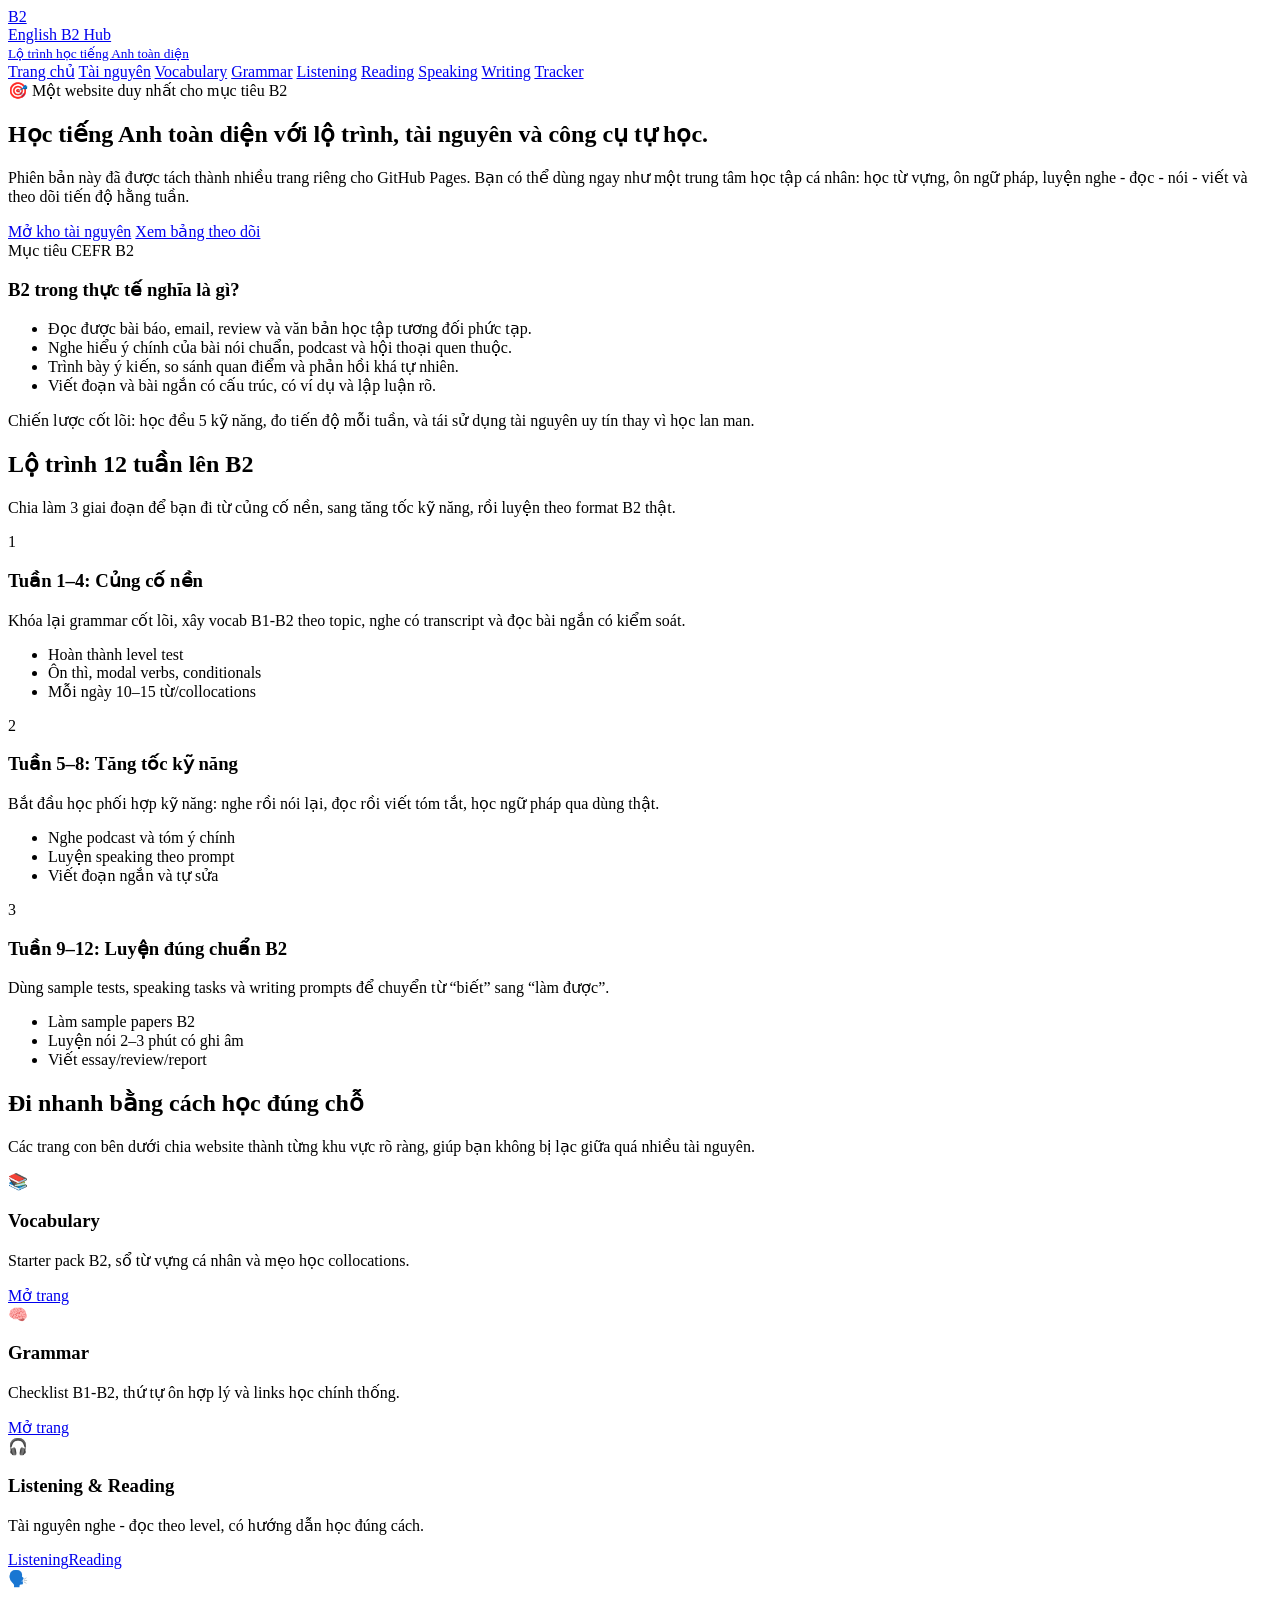
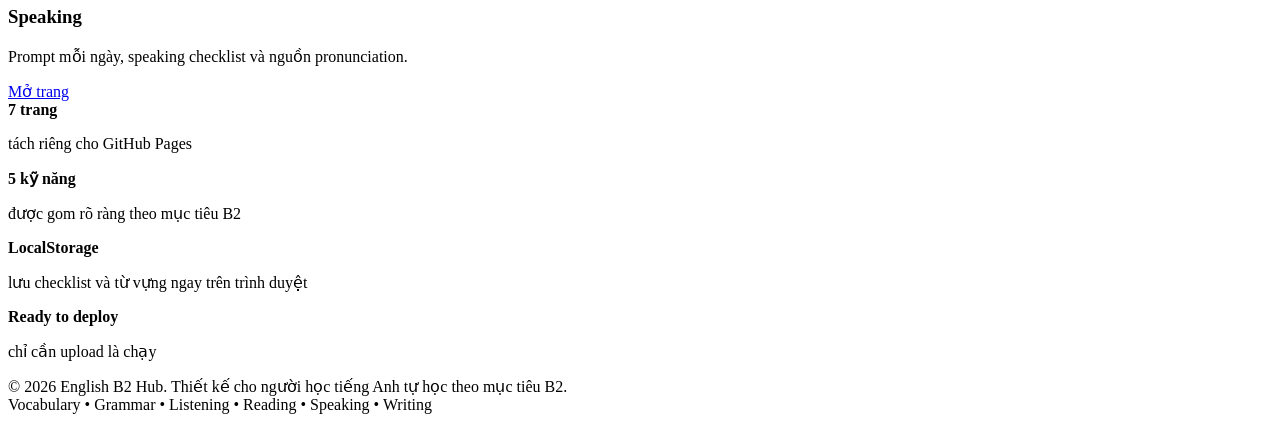
==== index.html @ ebb9c754 "Add files via upload" ====
<!DOCTYPE html>
<html lang="vi">
  <head>
    <meta charset="UTF-8" />
    <meta name="viewport" content="width=device-width, initial-scale=1.0" />
    <title>English B2 Hub - Học tiếng Anh toàn diện để đạt B2</title>
    <meta name="description" content="Website học tiếng Anh hướng mục tiêu B2 với lộ trình, tài nguyên và công cụ tự học." />
    <link rel="stylesheet" href="assets/styles.css" />
  </head>
  <body>
    <header>
      <div class="container nav">
        <a href="index.html" class="brand">
          <div class="brand-logo">B2</div>
          <div>
            <div>English B2 Hub</div>
            <small style="color: var(--muted); font-weight: 500">Lộ trình học tiếng Anh toàn diện</small>
          </div>
        </a>
        <nav class="nav-links">
          <a href="index.html" class="active">Trang chủ</a>
<a href="resources.html" class="">Tài nguyên</a>
<a href="vocabulary.html" class="">Vocabulary</a>
<a href="grammar.html" class="">Grammar</a>
<a href="listening.html" class="">Listening</a>
<a href="reading.html" class="">Reading</a>
<a href="speaking.html" class="">Speaking</a>
<a href="writing.html" class="">Writing</a>
<a href="tracker.html" class="">Tracker</a>
        </nav>
      </div>
    </header>
    <main>

      <section class="hero">
        <div class="container hero-grid">
          <div>
            <div class="pill">🎯 Một website duy nhất cho mục tiêu B2</div>
            <h1>Học <span style="color: var(--accent)">tiếng Anh toàn diện</span> với lộ trình, tài nguyên và công cụ tự học.</h1>
            <p>Phiên bản này đã được tách thành nhiều trang riêng cho GitHub Pages. Bạn có thể dùng ngay như một trung tâm học tập cá nhân: học từ vựng, ôn ngữ pháp, luyện nghe - đọc - nói - viết và theo dõi tiến độ hằng tuần.</p>
            <div class="hero-actions">
              <a class="button button-primary" href="resources.html">Mở kho tài nguyên</a>
              <a class="button button-secondary" href="tracker.html">Xem bảng theo dõi</a>
            </div>
          </div>
          <div class="hero-card">
            <div class="page-top">
              <span class="badge">Mục tiêu</span>
              <span class="tag">CEFR B2</span>
            </div>
            <h3>B2 trong thực tế nghĩa là gì?</h3>
            <ul class="list">
              <li>Đọc được bài báo, email, review và văn bản học tập tương đối phức tạp.</li>
              <li>Nghe hiểu ý chính của bài nói chuẩn, podcast và hội thoại quen thuộc.</li>
              <li>Trình bày ý kiến, so sánh quan điểm và phản hồi khá tự nhiên.</li>
              <li>Viết đoạn và bài ngắn có cấu trúc, có ví dụ và lập luận rõ.</li>
            </ul>
            <div class="note" style="margin-top: 16px;">Chiến lược cốt lõi: học đều 5 kỹ năng, đo tiến độ mỗi tuần, và tái sử dụng tài nguyên uy tín thay vì học lan man.</div>
          </div>
        </div>
      </section>

      <section>
        <div class="container">
          <div class="section-title">
            <div><h2>Lộ trình 12 tuần lên B2</h2></div>
            <p>Chia làm 3 giai đoạn để bạn đi từ củng cố nền, sang tăng tốc kỹ năng, rồi luyện theo format B2 thật.</p>
          </div>
          <div class="grid-3">
            <article class="card">
              <div class="step-no">1</div>
              <h3>Tuần 1–4: Củng cố nền</h3>
              <p>Khóa lại grammar cốt lõi, xây vocab B1-B2 theo topic, nghe có transcript và đọc bài ngắn có kiểm soát.</p>
              <ul class="list">
                <li>Hoàn thành level test</li>
                <li>Ôn thì, modal verbs, conditionals</li>
                <li>Mỗi ngày 10–15 từ/collocations</li>
              </ul>
            </article>
            <article class="card">
              <div class="step-no">2</div>
              <h3>Tuần 5–8: Tăng tốc kỹ năng</h3>
              <p>Bắt đầu học phối hợp kỹ năng: nghe rồi nói lại, đọc rồi viết tóm tắt, học ngữ pháp qua dùng thật.</p>
              <ul class="list">
                <li>Nghe podcast và tóm ý chính</li>
                <li>Luyện speaking theo prompt</li>
                <li>Viết đoạn ngắn và tự sửa</li>
              </ul>
            </article>
            <article class="card">
              <div class="step-no">3</div>
              <h3>Tuần 9–12: Luyện đúng chuẩn B2</h3>
              <p>Dùng sample tests, speaking tasks và writing prompts để chuyển từ “biết” sang “làm được”.</p>
              <ul class="list">
                <li>Làm sample papers B2</li>
                <li>Luyện nói 2–3 phút có ghi âm</li>
                <li>Viết essay/review/report</li>
              </ul>
            </article>
          </div>
        </div>
      </section>

      <section>
        <div class="container">
          <div class="section-title">
            <div><h2>Đi nhanh bằng cách học đúng chỗ</h2></div>
            <p>Các trang con bên dưới chia website thành từng khu vực rõ ràng, giúp bạn không bị lạc giữa quá nhiều tài nguyên.</p>
          </div>
          <div class="card-grid">
            <article class="feature-card">
              <div class="mini-icon">📚</div>
              <h3>Vocabulary</h3>
              <p>Starter pack B2, sổ từ vựng cá nhân và mẹo học collocations.</p>
              <div class="inline-actions"><a class="resource-link" href="vocabulary.html">Mở trang</a></div>
            </article>
            <article class="feature-card">
              <div class="mini-icon">🧠</div>
              <h3>Grammar</h3>
              <p>Checklist B1-B2, thứ tự ôn hợp lý và links học chính thống.</p>
              <div class="inline-actions"><a class="resource-link" href="grammar.html">Mở trang</a></div>
            </article>
            <article class="feature-card">
              <div class="mini-icon">🎧</div>
              <h3>Listening & Reading</h3>
              <p>Tài nguyên nghe - đọc theo level, có hướng dẫn học đúng cách.</p>
              <div class="inline-actions"><a class="resource-link" href="listening.html">Listening</a><a class="resource-link" href="reading.html">Reading</a></div>
            </article>
            <article class="feature-card">
              <div class="mini-icon">🗣️</div>
              <h3>Speaking</h3>
              <p>Prompt mỗi ngày, speaking checklist và nguồn pronunciation.</p>
              <div class="inline-actions"><a class="resource-link" href="speaking.html">Mở trang</a></div>
            </article>
          </div>
        </div>
      </section>

      <section>
        <div class="container">
          <div class="stat-grid">
            <article class="card stat-card"><strong>7 trang</strong><p>tách riêng cho GitHub Pages</p></article>
            <article class="card stat-card"><strong>5 kỹ năng</strong><p>được gom rõ ràng theo mục tiêu B2</p></article>
            <article class="card stat-card"><strong>LocalStorage</strong><p>lưu checklist và từ vựng ngay trên trình duyệt</p></article>
            <article class="card stat-card"><strong>Ready to deploy</strong><p>chỉ cần upload là chạy</p></article>
          </div>
        </div>
      </section>

    </main>

    <footer>
      <div class="container footer-row">
        <div>© 2026 English B2 Hub. Thiết kế cho người học tiếng Anh tự học theo mục tiêu B2.</div>
        <div>Vocabulary • Grammar • Listening • Reading • Speaking • Writing</div>
      </div>
    </footer>
    <script src="assets/app.js"></script>
  </body>
</html>
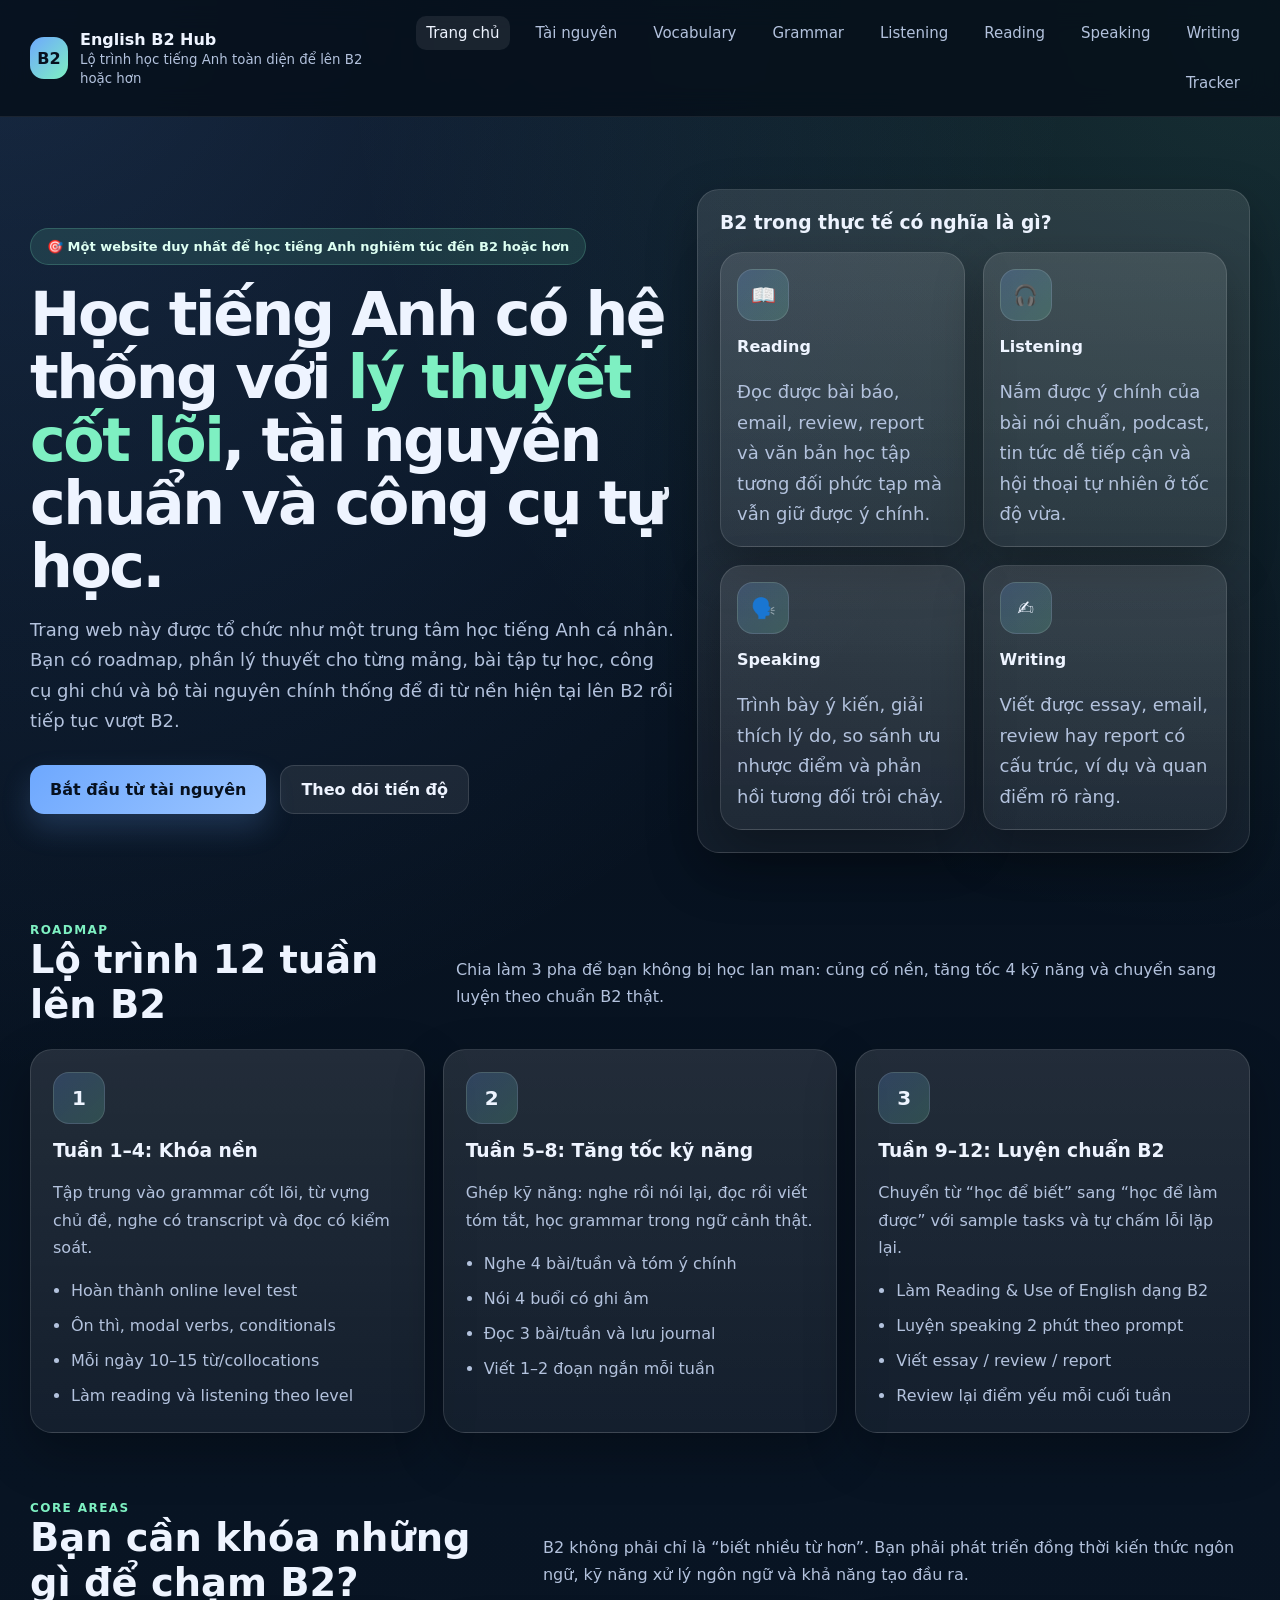
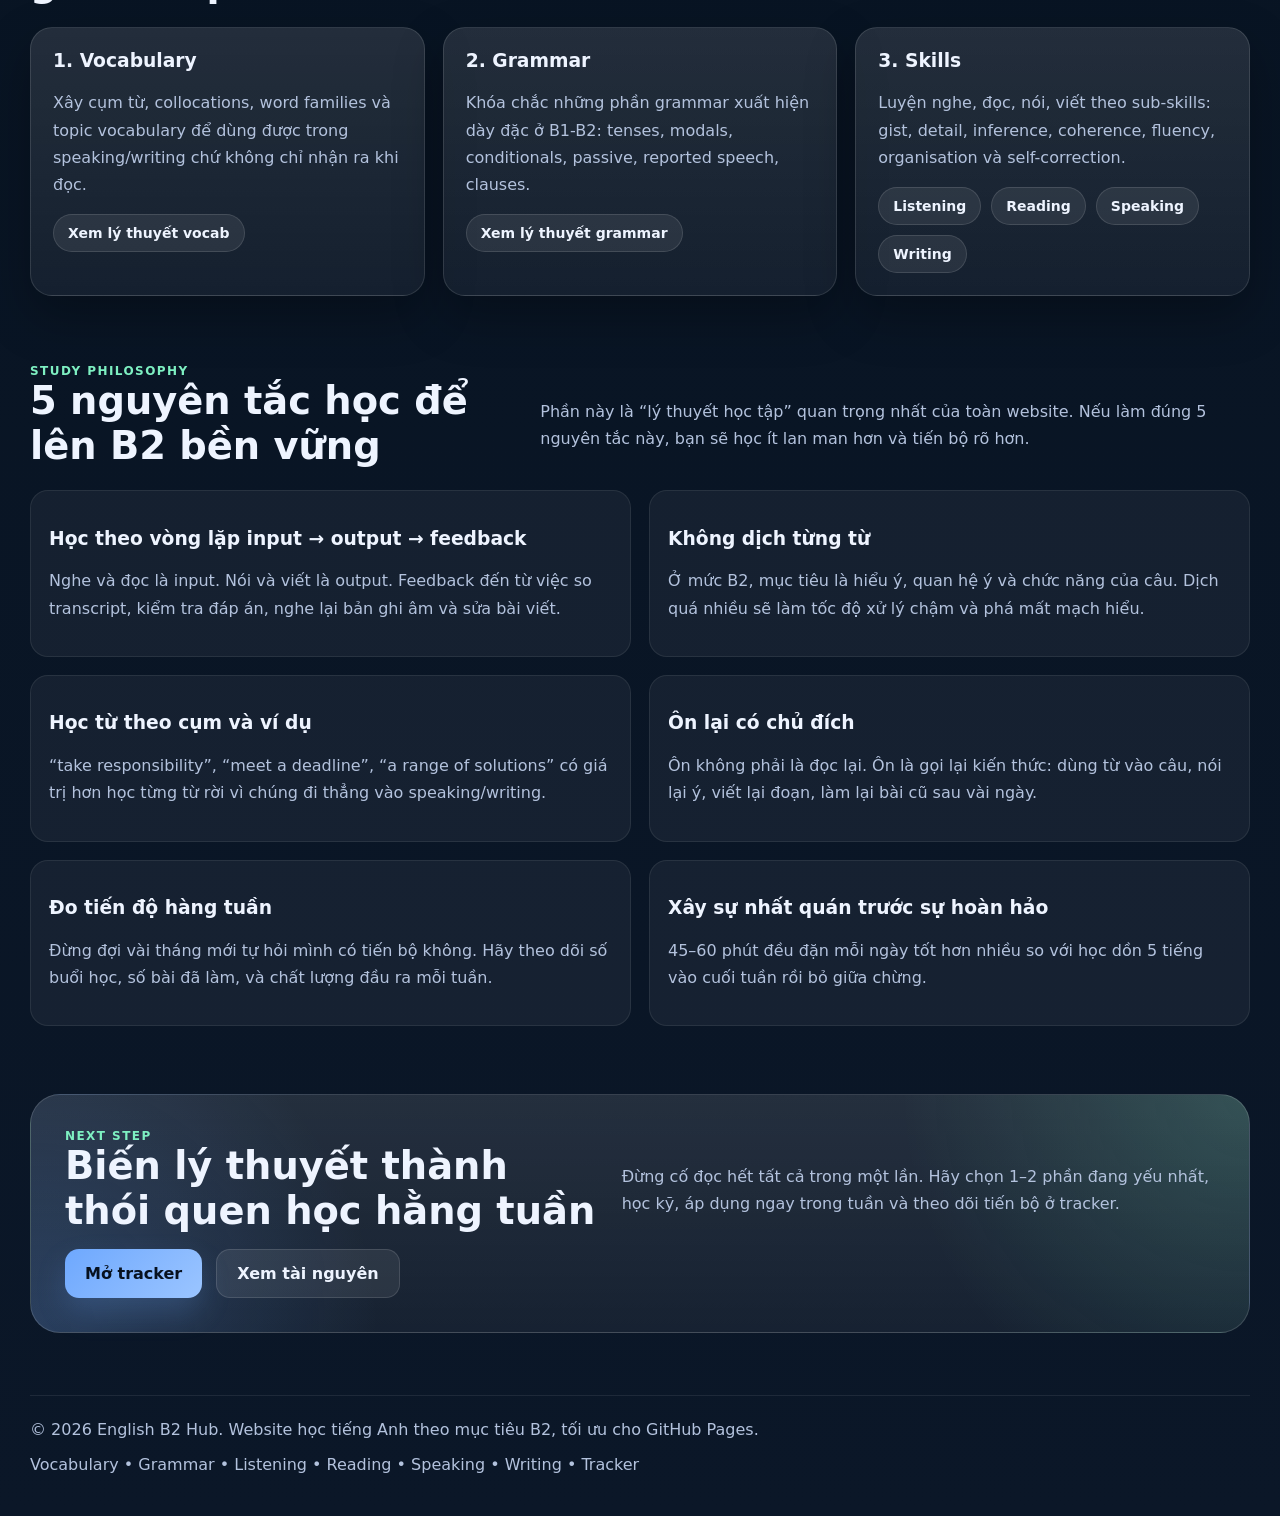
==== commit 0d8f4f0e: "`Updated English B2 Hub website with new content and features`" ====
--- a/index.html
+++ b/index.html
@@ -3,8 +3,8 @@
   <head>
     <meta charset="UTF-8" />
     <meta name="viewport" content="width=device-width, initial-scale=1.0" />
-    <title>English B2 Hub - Học tiếng Anh toàn diện để đạt B2</title>
-    <meta name="description" content="Website học tiếng Anh hướng mục tiêu B2 với lộ trình, tài nguyên và công cụ tự học." />
+    <title>English B2 Hub - Học tiếng Anh toàn diện để đạt B2 hoặc hơn</title>
+    <meta name="description" content="Website học tiếng Anh hướng mục tiêu B2 với lý thuyết cốt lõi, roadmap, tài nguyên và công cụ tự học." />
     <link rel="stylesheet" href="assets/styles.css" />
   </head>
   <body>
@@ -14,11 +14,10 @@
           <div class="brand-logo">B2</div>
           <div>
             <div>English B2 Hub</div>
-            <small style="color: var(--muted); font-weight: 500">Lộ trình học tiếng Anh toàn diện</small>
+            <small style="color: var(--muted); font-weight: 500">Lộ trình học tiếng Anh toàn diện để lên B2 hoặc hơn</small>
           </div>
         </a>
-        <nav class="nav-links">
-          <a href="index.html" class="active">Trang chủ</a>
+        <nav class="nav-links"><a href="index.html" class="active">Trang chủ</a>
 <a href="resources.html" class="">Tài nguyên</a>
 <a href="vocabulary.html" class="">Vocabulary</a>
 <a href="grammar.html" class="">Grammar</a>
@@ -26,135 +25,102 @@
 <a href="reading.html" class="">Reading</a>
 <a href="speaking.html" class="">Speaking</a>
 <a href="writing.html" class="">Writing</a>
-<a href="tracker.html" class="">Tracker</a>
-        </nav>
+<a href="tracker.html" class="">Tracker</a></nav>
       </div>
     </header>
     <main>
+<section class="hero">
+  <div class="container hero-grid">
+    <div>
+      <div class="pill">🎯 Một website duy nhất để học tiếng Anh nghiêm túc đến B2 hoặc hơn</div>
+      <h1>Học tiếng Anh có hệ thống với <span style="color:var(--accent)">lý thuyết cốt lõi</span>, tài nguyên chuẩn và công cụ tự học.</h1>
+      <p>Trang web này được tổ chức như một trung tâm học tiếng Anh cá nhân. Bạn có roadmap, phần lý thuyết cho từng mảng, bài tập tự học, công cụ ghi chú và bộ tài nguyên chính thống để đi từ nền hiện tại lên B2 rồi tiếp tục vượt B2.</p>
+      <div class="hero-actions">
+        <a class="button button-primary" href="resources.html">Bắt đầu từ tài nguyên</a>
+        <a class="button button-secondary" href="tracker.html">Theo dõi tiến độ</a>
+      </div>
+    </div>
+    <div class="hero-card">
+      <h3>B2 trong thực tế có nghĩa là gì?</h3>
+      <div class="grid-2">
+        <div class="mini-card card" style="padding:16px"><div class="mini-icon">📖</div><h4>Reading</h4><p>Đọc được bài báo, email, review, report và văn bản học tập tương đối phức tạp mà vẫn giữ được ý chính.</p></div>
+        <div class="mini-card card" style="padding:16px"><div class="mini-icon">🎧</div><h4>Listening</h4><p>Nắm được ý chính của bài nói chuẩn, podcast, tin tức dễ tiếp cận và hội thoại tự nhiên ở tốc độ vừa.</p></div>
+        <div class="mini-card card" style="padding:16px"><div class="mini-icon">🗣️</div><h4>Speaking</h4><p>Trình bày ý kiến, giải thích lý do, so sánh ưu nhược điểm và phản hồi tương đối trôi chảy.</p></div>
+        <div class="mini-card card" style="padding:16px"><div class="mini-icon">✍️</div><h4>Writing</h4><p>Viết được essay, email, review hay report có cấu trúc, ví dụ và quan điểm rõ ràng.</p></div>
+      </div>
+    </div>
+  </div>
+</section>
 
-      <section class="hero">
-        <div class="container hero-grid">
-          <div>
-            <div class="pill">🎯 Một website duy nhất cho mục tiêu B2</div>
-            <h1>Học <span style="color: var(--accent)">tiếng Anh toàn diện</span> với lộ trình, tài nguyên và công cụ tự học.</h1>
-            <p>Phiên bản này đã được tách thành nhiều trang riêng cho GitHub Pages. Bạn có thể dùng ngay như một trung tâm học tập cá nhân: học từ vựng, ôn ngữ pháp, luyện nghe - đọc - nói - viết và theo dõi tiến độ hằng tuần.</p>
-            <div class="hero-actions">
-              <a class="button button-primary" href="resources.html">Mở kho tài nguyên</a>
-              <a class="button button-secondary" href="tracker.html">Xem bảng theo dõi</a>
+<section>
+  <div class="container">
+    <div class="section-title">
+      <div><div class="kicker">Roadmap</div><h2>Lộ trình 12 tuần lên B2</h2></div>
+      <p>Chia làm 3 pha để bạn không bị học lan man: củng cố nền, tăng tốc 4 kỹ năng và chuyển sang luyện theo chuẩn B2 thật.</p>
+    </div>
+    <div class="roadmap-grid">
+      <article class="card roadmap-step"><div class="step-no">1</div><h3>Tuần 1–4: Khóa nền</h3><p>Tập trung vào grammar cốt lõi, từ vựng chủ đề, nghe có transcript và đọc có kiểm soát.</p><ul class="list"><li>Hoàn thành online level test</li><li>Ôn thì, modal verbs, conditionals</li><li>Mỗi ngày 10–15 từ/collocations</li><li>Làm reading và listening theo level</li></ul></article>
+      <article class="card roadmap-step"><div class="step-no">2</div><h3>Tuần 5–8: Tăng tốc kỹ năng</h3><p>Ghép kỹ năng: nghe rồi nói lại, đọc rồi viết tóm tắt, học grammar trong ngữ cảnh thật.</p><ul class="list"><li>Nghe 4 bài/tuần và tóm ý chính</li><li>Nói 4 buổi có ghi âm</li><li>Đọc 3 bài/tuần và lưu journal</li><li>Viết 1–2 đoạn ngắn mỗi tuần</li></ul></article>
+      <article class="card roadmap-step"><div class="step-no">3</div><h3>Tuần 9–12: Luyện chuẩn B2</h3><p>Chuyển từ “học để biết” sang “học để làm được” với sample tasks và tự chấm lỗi lặp lại.</p><ul class="list"><li>Làm Reading & Use of English dạng B2</li><li>Luyện speaking 2 phút theo prompt</li><li>Viết essay / review / report</li><li>Review lại điểm yếu mỗi cuối tuần</li></ul></article>
+    </div>
+  </div>
+</section>
+
+<section>
+  <div class="container">
+    <div class="section-title">
+      <div><div class="kicker">Core areas</div><h2>Bạn cần khóa những gì để chạm B2?</h2></div>
+      <p>B2 không phải chỉ là “biết nhiều từ hơn”. Bạn phải phát triển đồng thời kiến thức ngôn ngữ, kỹ năng xử lý ngôn ngữ và khả năng tạo đầu ra.</p>
+    </div>
+    <div class="grid-3">
+      <article class="card theory-card"><h3>1. Vocabulary</h3><p>Xây cụm từ, collocations, word families và topic vocabulary để dùng được trong speaking/writing chứ không chỉ nhận ra khi đọc.</p><div class="chip-row"><a class="chip" href="vocabulary.html">Xem lý thuyết vocab</a></div></article>
+      <article class="card theory-card"><h3>2. Grammar</h3><p>Khóa chắc những phần grammar xuất hiện dày đặc ở B1-B2: tenses, modals, conditionals, passive, reported speech, clauses.</p><div class="chip-row"><a class="chip" href="grammar.html">Xem lý thuyết grammar</a></div></article>
+      <article class="card theory-card"><h3>3. Skills</h3><p>Luyện nghe, đọc, nói, viết theo sub-skills: gist, detail, inference, coherence, fluency, organisation và self-correction.</p><div class="chip-row"><a class="chip" href="listening.html">Listening</a><a class="chip" href="reading.html">Reading</a><a class="chip" href="speaking.html">Speaking</a><a class="chip" href="writing.html">Writing</a></div></article>
+    </div>
+  </div>
+</section>
+
+<section>
+  <div class="container">
+    <div class="section-title">
+      <div><div class="kicker">Study philosophy</div><h2>5 nguyên tắc học để lên B2 bền vững</h2></div>
+      <p>Phần này là “lý thuyết học tập” quan trọng nhất của toàn website. Nếu làm đúng 5 nguyên tắc này, bạn sẽ học ít lan man hơn và tiến bộ rõ hơn.</p>
+    </div>
+    <div class="grid-2">
+      <div class="theory-point"><h3>Học theo vòng lặp input → output → feedback</h3><p>Nghe và đọc là input. Nói và viết là output. Feedback đến từ việc so transcript, kiểm tra đáp án, nghe lại bản ghi âm và sửa bài viết.</p></div>
+      <div class="theory-point"><h3>Không dịch từng từ</h3><p>Ở mức B2, mục tiêu là hiểu ý, quan hệ ý và chức năng của câu. Dịch quá nhiều sẽ làm tốc độ xử lý chậm và phá mất mạch hiểu.</p></div>
+      <div class="theory-point"><h3>Học từ theo cụm và ví dụ</h3><p>“take responsibility”, “meet a deadline”, “a range of solutions” có giá trị hơn học từng từ rời vì chúng đi thẳng vào speaking/writing.</p></div>
+      <div class="theory-point"><h3>Ôn lại có chủ đích</h3><p>Ôn không phải là đọc lại. Ôn là gọi lại kiến thức: dùng từ vào câu, nói lại ý, viết lại đoạn, làm lại bài cũ sau vài ngày.</p></div>
+      <div class="theory-point"><h3>Đo tiến độ hàng tuần</h3><p>Đừng đợi vài tháng mới tự hỏi mình có tiến bộ không. Hãy theo dõi số buổi học, số bài đã làm, và chất lượng đầu ra mỗi tuần.</p></div>
+      <div class="theory-point"><h3>Xây sự nhất quán trước sự hoàn hảo</h3><p>45–60 phút đều đặn mỗi ngày tốt hơn nhiều so với học dồn 5 tiếng vào cuối tuần rồi bỏ giữa chừng.</p></div>
+    </div>
+  </div>
+</section>
+
+      <section>
+        <div class="container">
+          <div class="footer-cta">
+            <div class="section-title" style="margin-bottom:16px">
+              <div>
+                <div class="kicker">Next step</div>
+                <h2>Biến lý thuyết thành thói quen học hằng tuần</h2>
+              </div>
+              <p>Đừng cố đọc hết tất cả trong một lần. Hãy chọn 1–2 phần đang yếu nhất, học kỹ, áp dụng ngay trong tuần và theo dõi tiến bộ ở tracker.</p>
             </div>
-          </div>
-          <div class="hero-card">
-            <div class="page-top">
-              <span class="badge">Mục tiêu</span>
-              <span class="tag">CEFR B2</span>
+            <div class="hero-actions" style="margin-top:0">
+              <a class="button button-primary" href="tracker.html">Mở tracker</a>
+              <a class="button button-secondary" href="resources.html">Xem tài nguyên</a>
             </div>
-            <h3>B2 trong thực tế nghĩa là gì?</h3>
-            <ul class="list">
-              <li>Đọc được bài báo, email, review và văn bản học tập tương đối phức tạp.</li>
-              <li>Nghe hiểu ý chính của bài nói chuẩn, podcast và hội thoại quen thuộc.</li>
-              <li>Trình bày ý kiến, so sánh quan điểm và phản hồi khá tự nhiên.</li>
-              <li>Viết đoạn và bài ngắn có cấu trúc, có ví dụ và lập luận rõ.</li>
-            </ul>
-            <div class="note" style="margin-top: 16px;">Chiến lược cốt lõi: học đều 5 kỹ năng, đo tiến độ mỗi tuần, và tái sử dụng tài nguyên uy tín thay vì học lan man.</div>
           </div>
         </div>
       </section>
-
-      <section>
-        <div class="container">
-          <div class="section-title">
-            <div><h2>Lộ trình 12 tuần lên B2</h2></div>
-            <p>Chia làm 3 giai đoạn để bạn đi từ củng cố nền, sang tăng tốc kỹ năng, rồi luyện theo format B2 thật.</p>
-          </div>
-          <div class="grid-3">
-            <article class="card">
-              <div class="step-no">1</div>
-              <h3>Tuần 1–4: Củng cố nền</h3>
-              <p>Khóa lại grammar cốt lõi, xây vocab B1-B2 theo topic, nghe có transcript và đọc bài ngắn có kiểm soát.</p>
-              <ul class="list">
-                <li>Hoàn thành level test</li>
-                <li>Ôn thì, modal verbs, conditionals</li>
-                <li>Mỗi ngày 10–15 từ/collocations</li>
-              </ul>
-            </article>
-            <article class="card">
-              <div class="step-no">2</div>
-              <h3>Tuần 5–8: Tăng tốc kỹ năng</h3>
-              <p>Bắt đầu học phối hợp kỹ năng: nghe rồi nói lại, đọc rồi viết tóm tắt, học ngữ pháp qua dùng thật.</p>
-              <ul class="list">
-                <li>Nghe podcast và tóm ý chính</li>
-                <li>Luyện speaking theo prompt</li>
-                <li>Viết đoạn ngắn và tự sửa</li>
-              </ul>
-            </article>
-            <article class="card">
-              <div class="step-no">3</div>
-              <h3>Tuần 9–12: Luyện đúng chuẩn B2</h3>
-              <p>Dùng sample tests, speaking tasks và writing prompts để chuyển từ “biết” sang “làm được”.</p>
-              <ul class="list">
-                <li>Làm sample papers B2</li>
-                <li>Luyện nói 2–3 phút có ghi âm</li>
-                <li>Viết essay/review/report</li>
-              </ul>
-            </article>
-          </div>
-        </div>
-      </section>
-
-      <section>
-        <div class="container">
-          <div class="section-title">
-            <div><h2>Đi nhanh bằng cách học đúng chỗ</h2></div>
-            <p>Các trang con bên dưới chia website thành từng khu vực rõ ràng, giúp bạn không bị lạc giữa quá nhiều tài nguyên.</p>
-          </div>
-          <div class="card-grid">
-            <article class="feature-card">
-              <div class="mini-icon">📚</div>
-              <h3>Vocabulary</h3>
-              <p>Starter pack B2, sổ từ vựng cá nhân và mẹo học collocations.</p>
-              <div class="inline-actions"><a class="resource-link" href="vocabulary.html">Mở trang</a></div>
-            </article>
-            <article class="feature-card">
-              <div class="mini-icon">🧠</div>
-              <h3>Grammar</h3>
-              <p>Checklist B1-B2, thứ tự ôn hợp lý và links học chính thống.</p>
-              <div class="inline-actions"><a class="resource-link" href="grammar.html">Mở trang</a></div>
-            </article>
-            <article class="feature-card">
-              <div class="mini-icon">🎧</div>
-              <h3>Listening & Reading</h3>
-              <p>Tài nguyên nghe - đọc theo level, có hướng dẫn học đúng cách.</p>
-              <div class="inline-actions"><a class="resource-link" href="listening.html">Listening</a><a class="resource-link" href="reading.html">Reading</a></div>
-            </article>
-            <article class="feature-card">
-              <div class="mini-icon">🗣️</div>
-              <h3>Speaking</h3>
-              <p>Prompt mỗi ngày, speaking checklist và nguồn pronunciation.</p>
-              <div class="inline-actions"><a class="resource-link" href="speaking.html">Mở trang</a></div>
-            </article>
-          </div>
-        </div>
-      </section>
-
-      <section>
-        <div class="container">
-          <div class="stat-grid">
-            <article class="card stat-card"><strong>7 trang</strong><p>tách riêng cho GitHub Pages</p></article>
-            <article class="card stat-card"><strong>5 kỹ năng</strong><p>được gom rõ ràng theo mục tiêu B2</p></article>
-            <article class="card stat-card"><strong>LocalStorage</strong><p>lưu checklist và từ vựng ngay trên trình duyệt</p></article>
-            <article class="card stat-card"><strong>Ready to deploy</strong><p>chỉ cần upload là chạy</p></article>
-          </div>
-        </div>
-      </section>
-
     </main>
-
     <footer>
       <div class="container footer-row">
-        <div>© 2026 English B2 Hub. Thiết kế cho người học tiếng Anh tự học theo mục tiêu B2.</div>
-        <div>Vocabulary • Grammar • Listening • Reading • Speaking • Writing</div>
+        <div>© 2026 English B2 Hub. Website học tiếng Anh theo mục tiêu B2, tối ưu cho GitHub Pages.</div>
+        <div>Vocabulary • Grammar • Listening • Reading • Speaking • Writing • Tracker</div>
       </div>
     </footer>
     <script src="assets/app.js"></script>
   </body>
-</html>
+</html>
--- a/assets/styles.css
+++ b/assets/styles.css
@@ -0,0 +1,134 @@
+
+:root{
+  --bg:#07111f;
+  --bg-soft:#0d1b2d;
+  --card:rgba(255,255,255,.08);
+  --card-strong:rgba(255,255,255,.12);
+  --card-border:rgba(255,255,255,.12);
+  --text:#eef4ff;
+  --muted:#b3c2dd;
+  --primary:#6ea8fe;
+  --accent:#7ef0c2;
+  --warning:#ffd166;
+  --danger:#ff9b9b;
+  --ok:#8ef2bc;
+  --shadow:0 20px 50px rgba(0,0,0,.28);
+  --radius:22px;
+  --max-width:1220px;
+}
+*{box-sizing:border-box}
+html{scroll-behavior:smooth}
+body{
+  margin:0;
+  font-family:Inter,system-ui,-apple-system,BlinkMacSystemFont,"Segoe UI",sans-serif;
+  background:
+    radial-gradient(circle at top left, rgba(110,168,254,.16), transparent 32%),
+    radial-gradient(circle at top right, rgba(126,240,194,.14), transparent 28%),
+    linear-gradient(180deg,#06101d 0%,#081423 48%,#0b1728 100%);
+  color:var(--text);
+}
+a{color:inherit;text-decoration:none}
+button,input,textarea,select{font:inherit}
+input,textarea,select{
+  width:100%;
+  background:rgba(255,255,255,.06);
+  border:1px solid rgba(255,255,255,.12);
+  color:var(--text);
+  border-radius:14px;
+  padding:12px 14px;
+}
+input::placeholder,textarea::placeholder{color:#9eb0cd}
+textarea{min-height:96px;resize:vertical}
+.container{width:min(var(--max-width),calc(100% - 28px));margin:0 auto}
+header{
+  position:sticky;top:0;z-index:30;
+  backdrop-filter:blur(14px);
+  background:rgba(5,13,24,.78);
+  border-bottom:1px solid rgba(255,255,255,.08);
+}
+.nav{display:flex;justify-content:space-between;align-items:center;gap:18px;padding:16px 0}
+.brand{display:flex;align-items:center;gap:12px;font-weight:800}
+.brand-logo{width:42px;height:42px;border-radius:14px;display:grid;place-items:center;background:linear-gradient(135deg,var(--primary),var(--accent));color:#07111f;font-weight:900}
+.nav-links{display:flex;align-items:center;gap:16px;color:var(--muted);font-size:15px;flex-wrap:wrap;justify-content:flex-end}
+.nav-links a{padding:8px 10px;border-radius:10px}
+.nav-links a:hover,.nav-links a.active{color:var(--text);background:rgba(255,255,255,.08)}
+section{padding:34px 0}
+.hero{padding:72px 0 36px}
+.hero-grid,.grid-2,.grid-3,.grid-4,.grid-5,.resource-grid,.quick-grid,.theory-grid,.roadmap-grid,.checklist-grid,.skill-tabs{display:grid;gap:18px}
+.hero-grid{grid-template-columns:1.08fr .92fr;align-items:center}
+.grid-2,.theory-grid,.checklist-grid{grid-template-columns:repeat(2,1fr)}
+.grid-3,.resource-grid,.roadmap-grid{grid-template-columns:repeat(3,1fr)}
+.grid-4,.quick-grid{grid-template-columns:repeat(4,1fr)}
+.grid-5{grid-template-columns:repeat(5,1fr)}
+.section-title{display:flex;justify-content:space-between;align-items:end;gap:20px;margin-bottom:22px}
+.section-title h2{margin:0;font-size:clamp(1.7rem,3vw,2.45rem)}
+.section-title p,.card p,.note,.list li,.metric p,.small,.theory-point p{color:var(--muted);line-height:1.7}
+.hero h1{margin:18px 0 16px;font-size:clamp(2.4rem,4.7vw,4.5rem);line-height:1.05;letter-spacing:-.04em}
+.hero p{margin:0;color:var(--muted);font-size:18px;line-height:1.7;max-width:760px}
+.hero-actions{display:flex;gap:14px;flex-wrap:wrap;margin-top:28px}
+.card,.hero-card{background:linear-gradient(180deg,rgba(255,255,255,.11),rgba(255,255,255,.05));border:1px solid var(--card-border);border-radius:var(--radius);padding:22px;box-shadow:var(--shadow)}
+.card h3,.card h4,.hero-card h3{margin-top:0}
+.pill,.badge,.tag{display:inline-flex;align-items:center;gap:8px;padding:8px 12px;border-radius:999px;font-size:13px;font-weight:700}
+.pill{padding:10px 16px;background:rgba(126,240,194,.12);border:1px solid rgba(126,240,194,.2);color:#ddfff2}
+.badge,.tag{background:rgba(255,255,255,.08);color:#dce8ff}
+.button{display:inline-flex;align-items:center;justify-content:center;gap:10px;padding:14px 20px;border-radius:14px;font-weight:700;border:none;cursor:pointer;transition:transform .2s ease, opacity .2s ease}
+.button:hover{transform:translateY(-2px)}
+.button-primary{background:linear-gradient(135deg,var(--primary),#9bc5ff);color:#07111f;box-shadow:0 14px 30px rgba(110,168,254,.2)}
+.button-secondary{background:rgba(255,255,255,.08);color:var(--text);border:1px solid rgba(255,255,255,.12)}
+.button-ghost{background:transparent;color:var(--muted);border:1px solid rgba(255,255,255,.12)}
+.list{margin:14px 0 0;padding-left:18px;display:grid;gap:8px}
+.metric{text-align:center}
+.metric strong{font-size:28px;display:block;margin-bottom:8px}
+.note{background:rgba(255,255,255,.05);border:1px solid rgba(255,255,255,.08);border-radius:16px;padding:14px 16px}
+.resource-card,.topic-card,.theory-card,.practice-card,.roadmap-step,.mini-card,.tracker-card{position:relative;overflow:hidden}
+.resource-card::after,.topic-card::after,.practice-card::after{content:"";position:absolute;inset:auto -18px -28px auto;width:100px;height:100px;background:radial-gradient(circle, rgba(110,168,254,.18), transparent 68%)}
+.top-row,.flex-between{display:flex;justify-content:space-between;align-items:center;gap:10px;flex-wrap:wrap}
+.resource-links,.chip-row{display:flex;gap:10px;flex-wrap:wrap;margin-top:16px}
+.resource-link,.chip{display:inline-flex;align-items:center;gap:8px;padding:10px 14px;border-radius:999px;background:rgba(255,255,255,.08);border:1px solid rgba(255,255,255,.12);font-size:14px;font-weight:600}
+.resource-link:hover,.chip:hover{background:rgba(255,255,255,.12)}
+.step-no,.mini-icon{width:52px;height:52px;border-radius:16px;display:grid;place-items:center;margin-bottom:16px;font-weight:800;font-size:20px;background:linear-gradient(135deg,rgba(110,168,254,.2),rgba(126,240,194,.18));border:1px solid rgba(255,255,255,.12)}
+.subtle{font-size:14px;color:var(--muted)}
+.table-wrap{overflow:auto;border:1px solid rgba(255,255,255,.08);border-radius:18px}
+table{width:100%;border-collapse:collapse;background:rgba(255,255,255,.04)}
+th,td{padding:14px 16px;border-bottom:1px solid rgba(255,255,255,.08);text-align:left;vertical-align:top}
+th{background:rgba(255,255,255,.06);font-size:14px}
+thead th{position:sticky;top:0}
+.accordion-item{border:1px solid rgba(255,255,255,.08);border-radius:18px;background:rgba(255,255,255,.05);overflow:hidden}
+.accordion-item + .accordion-item{margin-top:12px}
+.accordion-btn{width:100%;padding:16px 18px;background:transparent;border:none;color:var(--text);text-align:left;font-weight:800;cursor:pointer;display:flex;justify-content:space-between;gap:16px;align-items:center}
+.accordion-content{padding:0 18px 18px;display:none}
+.accordion-item.open .accordion-content{display:block}
+.check-item{display:flex;gap:12px;align-items:flex-start;padding:14px 16px;border-radius:16px;background:rgba(255,255,255,.05);border:1px solid rgba(255,255,255,.08)}
+.check-item input[type="checkbox"]{width:18px;height:18px;accent-color:#7ef0c2;margin-top:4px}
+.progress-shell{height:12px;width:100%;border-radius:999px;background:rgba(255,255,255,.08);overflow:hidden;margin-top:16px}
+.progress-bar{height:100%;width:0%;border-radius:inherit;background:linear-gradient(90deg,var(--accent),var(--primary));transition:width .25s ease}
+.flashcard{min-height:220px;display:grid;place-items:center;text-align:center;padding:26px;background:linear-gradient(180deg,rgba(126,240,194,.14),rgba(255,255,255,.05));border:1px solid rgba(126,240,194,.22);border-radius:22px}
+.flashcard h3{font-size:2rem;margin:0 0 10px}
+.flashcard .hint{font-size:14px;color:var(--muted)}
+.vocab-item,.journal-item{display:flex;justify-content:space-between;gap:14px;align-items:flex-start;padding:14px 16px;border-radius:16px;background:rgba(255,255,255,.05);border:1px solid rgba(255,255,255,.08)}
+.vocab-item strong,.journal-item strong{display:block;margin-bottom:6px}
+.icon-btn{min-width:42px;height:42px;border-radius:12px;border:1px solid rgba(255,255,255,.12);background:rgba(255,255,255,.06);color:var(--text);cursor:pointer}
+.prompt-box{min-height:120px;background:rgba(255,255,255,.05);border:1px solid rgba(255,255,255,.08);border-radius:18px;padding:18px;font-size:17px;line-height:1.7}
+.footer-cta{padding:34px;border-radius:30px;background:radial-gradient(circle at top right, rgba(126,240,194,.18), transparent 28%),radial-gradient(circle at bottom left, rgba(110,168,254,.22), transparent 28%),linear-gradient(180deg, rgba(255,255,255,.11), rgba(255,255,255,.05));border:1px solid rgba(255,255,255,.14)}
+footer{padding:28px 0 42px;color:var(--muted)}
+.footer-row{display:flex;justify-content:space-between;gap:16px;flex-wrap:wrap;border-top:1px solid rgba(255,255,255,.08);padding-top:24px}
+.kicker{letter-spacing:.12em;text-transform:uppercase;font-size:12px;color:var(--accent);font-weight:800}
+.skill-tabs{grid-template-columns:repeat(5,1fr)}
+.skill-tab{padding:14px 16px;border-radius:16px;background:rgba(255,255,255,.06);border:1px solid rgba(255,255,255,.12);color:var(--text);cursor:pointer;font-weight:700}
+.skill-tab.active{background:linear-gradient(135deg,rgba(110,168,254,.22),rgba(126,240,194,.18));border-color:rgba(126,240,194,.42)}
+.resource-panel{display:none}
+.resource-panel.active{display:block}
+.callout{border-left:4px solid var(--accent);padding-left:16px}
+.theory-point{padding:18px;border-radius:18px;background:rgba(255,255,255,.05);border:1px solid rgba(255,255,255,.08)}
+.code-like{font-family:ui-monospace,SFMono-Regular,Menlo,monospace;font-size:14px}
+@media (max-width:1100px){
+  .hero-grid,.grid-2,.grid-3,.grid-4,.grid-5,.resource-grid,.quick-grid,.theory-grid,.roadmap-grid,.checklist-grid,.skill-tabs{grid-template-columns:repeat(2,1fr)}
+  .hero-grid{grid-template-columns:1fr}
+}
+@media (max-width:760px){
+  .nav-links{display:none}
+  .hero{padding-top:42px}
+  .hero p{font-size:16px}
+  .hero-grid,.grid-2,.grid-3,.grid-4,.grid-5,.resource-grid,.quick-grid,.theory-grid,.roadmap-grid,.checklist-grid,.skill-tabs{grid-template-columns:1fr}
+  .section-title,.top-row,.flex-between,.footer-row{flex-direction:column;align-items:flex-start}
+}
